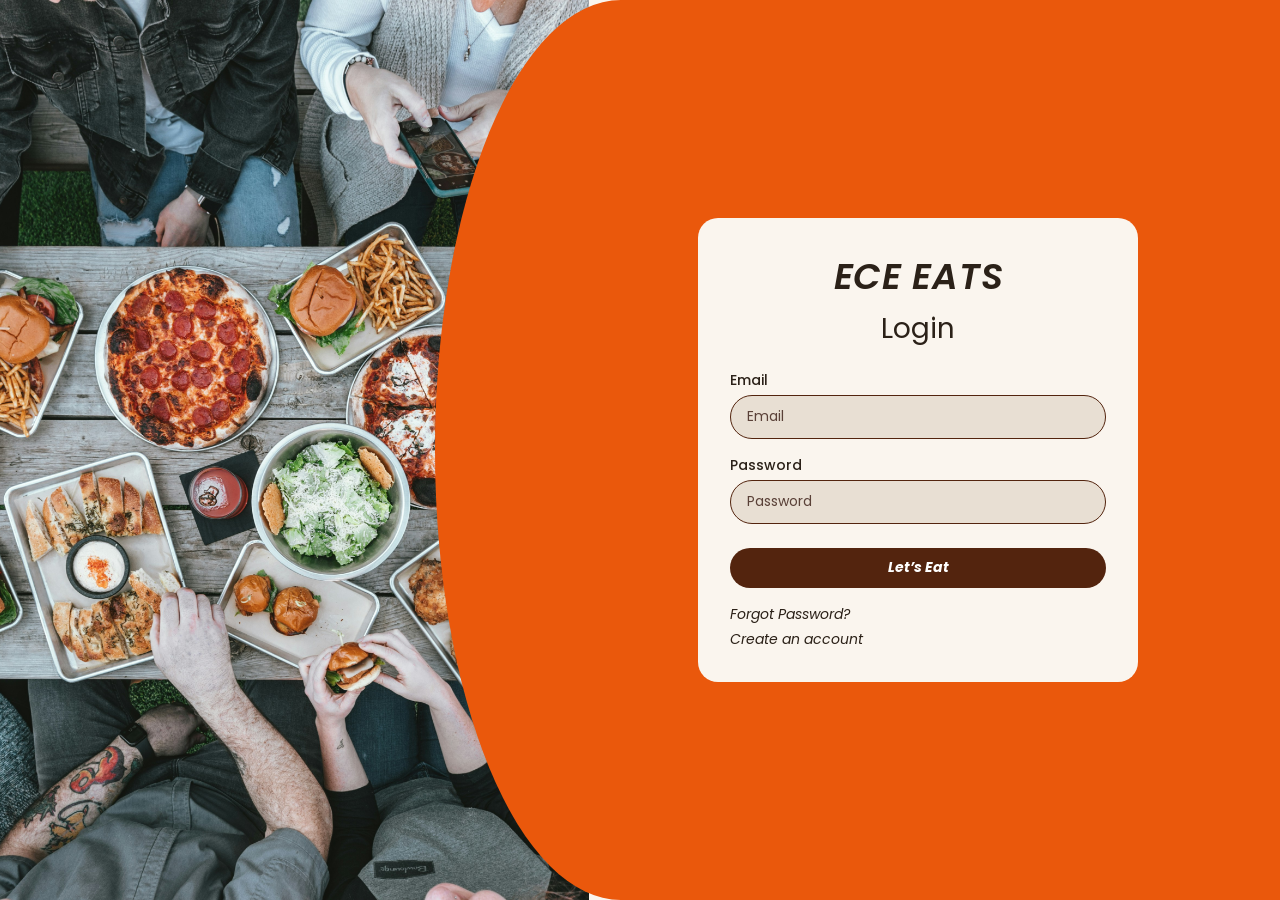
==== index.html @ 3a871897 "first step pages done" ====
<!DOCTYPE html>
<html lang="en">
<head>
  <meta charset="UTF-8">
  <meta name="viewport" content="width=device-width, initial-scale=1">
  <title>ECE Eats – Login</title>
  <link rel="stylesheet" href="css/style.css">
  <link rel="stylesheet" href="css/entry.css">
</head>
<body class="auth-page" data-page="login">

  <main class="auth">
    <div class="auth__photo" role="img" aria-label="Table full of dishes"></div>

    <section class="auth__panel">
      <div class="auth-card">
        <p class="auth-card__logo">ECE EATS</p>

        <form id="login-form" class="auth-form" novalidate>
          <h1 class="auth-card__title">Login</h1>

          <div class="field">
            <label for="login-email">Email</label>
            <input class="input" type="email" id="login-email" placeholder="Email" autocomplete="email">
            <p class="field__error" id="login-email-error"></p>
          </div>

          <div class="field">
            <label for="login-password">Password</label>
            <input class="input" type="password" id="login-password" placeholder="Password" autocomplete="current-password">
            <p class="field__error" id="login-password-error"></p>
          </div>

          <button type="submit" class="btn btn--primary btn--block auth-card__submit">Let’s Eat</button>

          <div class="auth-card__links">
            <a href="#" id="forgot-link">Forgot Password?</a>
            <a href="register.html">Create an account</a>
          </div>
        </form>
      </div>
    </section>
  </main>

  <script src="js/entry.js"></script>
</body>
</html>
---- css/style.css ----
/* ==========================================================
   ECE EATS - shared base stylesheet (owner: A)
   Only A edits this file. B and C ask A for changes.
   Colors checked against Figma (Selection colors).
   Still to verify: nav search pill, status pills, shadows, font sizes.
   ========================================================== */

@import url("https://fonts.googleapis.com/css2?family=Poppins:ital,wght@0,400;0,500;0,600;0,700;1,500;1,600&display=swap");

/* ---------- 1. Design tokens ---------- */
:root {
  /* Colors */
  --orange: #ea580c;          /* header, selected states, key accents */
  --orange-dark: #c2410c;     /* pills, small orange text */
  --brown: #53240e;           /* main buttons, active nav pill */
  --cream: #faf5ee;           /* page background */
  --peach: var(--orange-20);  /* card bodies (EA580C at 20%) */
  --sand: #e8dfd3;            /* borders, dividers, beige tracks */
  --white: #ffffff;
  --olive: #6b8e4e;           /* success, Ready, Open */
  --olive-light: #dcebc9;
  --text: #2b2118;
  --text-soft: #5a4138;       /* secondary text */
  --error: #c0392b;
  --star: #c2820c;            /* rating stars */

  /* Orange tints used in Figma (EA580C with opacity) */
  --orange-20: rgba(234, 88, 12, 0.20);
  --orange-44: rgba(234, 88, 12, 0.44);
  --orange-74: rgba(234, 88, 12, 0.74);

  /* Order statuses (same four names everywhere) */
  --st-confirmed-bg: #e8dfd3;  --st-confirmed-fg: #53240e;
  --st-cooking-bg:   #f8c9ab;  --st-cooking-fg:   #9a3412;
  --st-ready-bg:     #bfe19b;  --st-ready-fg:     #2f5d12;
  --st-collected-bg: #6b8e4e;  --st-collected-fg: #ffffff;

  /* Crowd level dots */
  --crowd-low: #6b8e4e;
  --crowd-medium: #ea580c;
  --crowd-high: #ec0105;

  /* Type */
  --font: "Poppins", "Segoe UI", Arial, sans-serif;
  --fs-xs: 0.75rem;     /* 12px */
  --fs-sm: 0.875rem;    /* 14px */
  --fs-md: 1rem;        /* 16px */
  --fs-lg: 1.25rem;     /* 20px */
  --fs-xl: 1.75rem;     /* 28px */
  --fs-2xl: 2.25rem;    /* 36px */

  /* Shape and spacing */
  --radius-sm: 8px;
  --radius: 12px;
  --radius-lg: 20px;
  --radius-pill: 999px;
  --space-1: 4px;  --space-2: 8px;  --space-3: 12px;
  --space-4: 16px; --space-5: 24px; --space-6: 32px; --space-7: 48px;
  --container: 1200px;
  --nav-height: 72px;
}

/* ---------- 2. Reset and base ---------- */
*, *::before, *::after { box-sizing: border-box; }
html { -webkit-text-size-adjust: 100%; }
body {
  margin: 0;
  font-family: var(--font);
  font-size: var(--fs-md);
  line-height: 1.5;
  color: var(--text);
  background: var(--cream);
}
img { max-width: 100%; display: block; }
a { color: inherit; text-decoration: none; }
h1, h2, h3, h4 { margin: 0; line-height: 1.2; font-weight: 600; }
p { margin: 0; }
ul { margin: 0; padding: 0; list-style: none; }
button, input, select, textarea { font: inherit; color: inherit; }
button { cursor: pointer; }

:focus-visible { outline: 3px solid var(--brown); outline-offset: 2px; }

.container { width: 100%; max-width: var(--container); margin: 0 auto; padding: 0 var(--space-5); }
.sr-only {
  position: absolute; width: 1px; height: 1px; overflow: hidden;
  clip: rect(0 0 0 0); white-space: nowrap;
}

/* ---------- 3. Navigation bar ----------
   <header class="navbar">
     <a class="navbar__logo" href="...">ECE EATS</a>
     <nav class="navbar__links" id="nav-links">
       <a class="nav-pill is-active" href="...">Home</a> ...
     </nav>
     <div class="navbar__actions">
       <label class="search-pill"> ... </label>
       <a class="icon-btn" href="..."> cart + <span class="badge">2</span> </a>
       <a class="icon-btn" href="..."> avatar </a>
       <button class="navbar__toggle" aria-label="Menu">...</button>
     </div>
   </header>
------------------------------------------------ */
.navbar {
  position: sticky; top: 0; z-index: 50;
  display: flex; align-items: center; justify-content: space-between;
  gap: var(--space-5);
  height: var(--nav-height);
  padding: 0 var(--space-6);
  background: var(--orange);
  color: var(--brown);
}
.navbar__logo { font-size: var(--fs-lg); font-weight: 700; letter-spacing: 0.02em; color: var(--brown); }
.navbar__links { display: flex; gap: var(--space-3); margin: 0 auto; }
.nav-pill {
  padding: 6px 18px; border-radius: var(--radius-pill);
  background: var(--orange-dark); color: var(--cream);
  font-size: var(--fs-sm); font-weight: 500;
  transition: background 0.15s;
}
.nav-pill:hover { background: #9a3412; }
.nav-pill.is-active { background: var(--brown); }
.navbar__actions { display: flex; align-items: center; gap: var(--space-4); }
.search-pill {
  display: flex; align-items: center; gap: var(--space-2);
  width: 180px; padding: 6px 14px;
  background: #f8c9ab; border-radius: var(--radius-pill);  /* check in Figma: maybe var(--orange-44) */
  font-size: var(--fs-sm);
}
.search-pill input { border: 0; background: transparent; width: 100%; outline: none; }
.icon-btn { position: relative; display: grid; place-items: center; width: 40px; height: 40px; border: 0; background: transparent; border-radius: 50%; color: var(--brown); }
.badge {
  position: absolute; top: -2px; right: -2px;
  min-width: 18px; height: 18px; padding: 0 4px;
  display: grid; place-items: center;
  background: var(--brown); color: var(--white);
  border-radius: var(--radius-pill); font-size: 11px; font-weight: 600;
}
.navbar__toggle { display: none; border: 0; background: transparent; width: 40px; height: 40px; color: var(--brown); }

/* ---------- 4. Footer ---------- */
.footer {
  margin-top: var(--space-7);
  padding: var(--space-6) 0 var(--space-5);
  border-top: 1px solid var(--sand);
  background: var(--cream);
  font-size: var(--fs-sm);
  color: var(--text);
}
.footer__grid { display: grid; grid-template-columns: repeat(3, 1fr); gap: var(--space-6); }
.footer h4 { font-size: var(--fs-md); margin-bottom: var(--space-2); }
.footer p, .footer li { color: var(--text-soft); font-size: var(--fs-sm); }
.footer__legal { margin-top: var(--space-5); padding-top: var(--space-4); border-top: 1px solid var(--sand); font-size: var(--fs-xs); color: var(--text-soft); }

/* ---------- 5. Buttons ---------- */
.btn {
  display: inline-flex; align-items: center; justify-content: center; gap: var(--space-2);
  min-height: 40px; padding: 8px 24px;
  border: 1.5px solid transparent; border-radius: var(--radius-pill);
  font-size: var(--fs-sm); font-weight: 600;
  transition: background 0.15s, color 0.15s, border-color 0.15s;
}
.btn--primary { background: var(--brown); color: var(--white); }
.btn--primary:hover { background: #351a0d; }
.btn--accent { background: var(--orange); color: var(--white); }
.btn--accent:hover { background: var(--orange-dark); }
.btn--outline { background: var(--white); color: var(--orange-dark); border-color: var(--orange); }
.btn--outline:hover { background: #fff1e8; }
.btn--block { width: 100%; }
.btn:disabled, .btn.is-disabled { background: var(--sand); color: var(--text-soft); cursor: not-allowed; }

/* ---------- 6. Cards, chips, pills ---------- */
.card {
  background: var(--white);
  border: 1px solid var(--sand);
  border-radius: var(--radius-lg);
  overflow: hidden;
}
.card--peach { background: var(--peach); border-color: transparent; }
.card__body { padding: var(--space-4); }

.chip {
  display: inline-block; padding: 3px 14px;
  border-radius: var(--radius-pill);
  background: var(--orange-dark); color: var(--white);
  font-size: var(--fs-xs); font-weight: 500;
}
.chip--light { background: var(--white); color: var(--text); border: 1px solid var(--sand); }
.filter-pill {
  padding: 6px 22px; border: 0; border-radius: var(--radius-pill);
  background: var(--orange-dark); color: var(--white);
  font-size: var(--fs-sm); font-weight: 500;
}
.filter-pill.is-active { background: var(--brown); }

/* Order status pills: Confirmed, Cooking, Ready, Collected */
.status {
  display: inline-block; padding: 4px 16px; border-radius: var(--radius-pill);
  font-size: var(--fs-xs); font-weight: 600;
}
.status--confirmed { background: var(--st-confirmed-bg); color: var(--st-confirmed-fg); }
.status--cooking   { background: var(--st-cooking-bg);   color: var(--st-cooking-fg); }
.status--ready     { background: var(--st-ready-bg);     color: var(--st-ready-fg); }
.status--collected { background: var(--st-collected-bg); color: var(--st-collected-fg); }

/* Crowd level: <span class="crowd crowd--low">Low</span> */
.crowd { display: inline-flex; align-items: center; gap: 6px; font-size: var(--fs-xs); font-weight: 500; }
.crowd::after { content: ""; width: 8px; height: 8px; border-radius: 50%; background: var(--crowd-low); }
.crowd--medium::after { background: var(--crowd-medium); }
.crowd--high::after { background: var(--crowd-high); }

/* ---------- 7. Forms ---------- */
.field { display: grid; gap: var(--space-1); margin-bottom: var(--space-4); }
.field label { font-size: var(--fs-sm); font-weight: 500; }
.input {
  width: 100%; min-height: 44px; padding: 10px 16px;
  background: var(--white); border: 1.5px solid var(--sand); border-radius: var(--radius-pill);
  font-size: var(--fs-sm);
}
.input::placeholder { color: var(--text-soft); }
.input:focus { outline: none; border-color: var(--orange); }
.field.has-error .input { border-color: var(--error); }
.field__error { display: none; color: var(--error); font-size: var(--fs-xs); }
.field.has-error .field__error { display: block; }

/* ---------- 8. Pop-ups (overlay + dialog) ---------- */
.overlay {
  position: fixed; inset: 0; z-index: 100;
  display: none; align-items: center; justify-content: center;
  padding: var(--space-4);
  background: rgba(0, 0, 0, 0.5);
}
.overlay.is-open { display: flex; }
.dialog { position: relative; width: 100%; max-width: 440px; padding: var(--space-6); background: var(--cream); border-radius: var(--radius-lg); }
.dialog__close { position: absolute; top: 12px; right: 12px; border: 0; background: transparent; font-size: 1.25rem; }

/* ---------- 9. Utilities ---------- */
.text-soft { color: var(--text-soft); }
.hidden { display: none !important; }
.stack > * + * { margin-top: var(--space-4); }

/* ==========================================================
   RESPONSIVE (desktop-first: the mockups are 1440px wide)
   Tablet <= 1024px, large phone <= 768px, phone <= 480px
   ========================================================== */
@media (max-width: 1024px) {
  .navbar { padding: 0 var(--space-5); }
  .search-pill { width: 140px; }
  .footer__grid { gap: var(--space-5); }
}

@media (max-width: 768px) {
  /* Nav bar becomes a hamburger menu */
  .navbar { padding: 0 var(--space-4); }
  .navbar__toggle { display: grid; place-items: center; }
  .navbar__links {
    position: absolute; top: var(--nav-height); left: 0; right: 0;
    display: none; flex-direction: column; gap: var(--space-2);
    padding: var(--space-4); margin: 0;
    background: var(--orange);
  }
  .navbar__links.is-open { display: flex; }
  .nav-pill { text-align: center; padding: 10px 18px; }
  .search-pill { display: none; }
  .footer__grid { grid-template-columns: 1fr; }
  .container { padding: 0 var(--space-4); }
}

@media (max-width: 480px) {
  :root { --fs-xl: 1.5rem; --fs-2xl: 1.75rem; }
  .btn { width: 100%; }
}

@media (prefers-reduced-motion: reduce) {
  * { transition: none !important; animation: none !important; }
}

/* ---------- User dropdown (nav) ---------- */
.user-wrap { position: relative; }
.user-menu {
  position: absolute; top: 48px; right: 0; z-index: 60; display: none;
  min-width: 170px; padding: var(--space-3);
  background: var(--white); border: 1px solid var(--sand); border-radius: var(--radius);
  box-shadow: 0 8px 24px rgba(83, 36, 14, 0.15);
}
.user-menu.is-open { display: block; }
.user-menu__name { font-size: var(--fs-sm); font-weight: 600; margin-bottom: var(--space-2); }
.user-menu button { width: 100%; padding: 8px; border: 0; border-radius: var(--radius-sm); background: var(--sand); font-size: var(--fs-sm); }
.user-menu button:hover { background: var(--orange-20); }
---- css/entry.css ----
/* ==========================================================
   ENTRY pages (owner: A): login, register, staff login,
   home, cafeterias
   ========================================================== */

/* ---------- Auth pages (student login, register, staff login) ---------- */
.auth-page { background: var(--cream); }

.auth {
  display: flex;
  min-height: 100vh;
  overflow: hidden;
}

.auth__photo {
  flex: 0 0 46%;
  background:
    url("../images/Share_food.jpg") center / cover no-repeat,
    var(--sand);
}

/* Orange panel with the big curved left edge (check the radius in Figma) */
.auth__panel {
  flex: 1;
  display: grid;
  place-items: center;
  margin-left: -12%;
  padding: var(--space-6) var(--space-6) var(--space-6) 12%;
  background: var(--orange);
  border-radius: 22% 0 0 22% / 50% 0 0 50%;
}

.auth-card {
  width: 100%;
  max-width: 440px;               /* check card width in Figma */
  padding: var(--space-6);
  background: var(--cream);
  border-radius: var(--radius-lg);
}

.auth-card__logo {
  text-align: center;
  font-size: var(--fs-2xl);
  font-style: italic;
  font-weight: 600;
  letter-spacing: 0.02em;
  color: var(--text);
}

.auth-card__title {
  margin: var(--space-2) 0 var(--space-5);
  text-align: center;
  font-size: var(--fs-xl);
  font-weight: 400;
}

/* Inputs in the mockup: beige fill, dark outline */
.auth-card .input {
  background: var(--sand);
  border: 1px solid var(--brown);
}
.auth-card .input:focus { border-color: var(--orange); background: var(--white); }

.auth-card__submit {
  margin-top: var(--space-2);
  font-style: italic;
  font-weight: 700;
}

.auth-card__links {
  display: flex;
  flex-direction: column;
  gap: var(--space-1);
  margin-top: var(--space-4);
  font-size: var(--fs-sm);
  font-style: italic;
}
.auth-card__links a:hover,
.auth-card__staff a:hover { color: var(--orange-dark); text-decoration: underline; }

.auth-card__staff {
  margin-top: var(--space-3);
  font-size: var(--fs-sm);
  color: var(--text-soft);
}
.auth-card__staff a { color: var(--orange-dark); font-weight: 500; }

/* ---------- Tablet ---------- */
@media (max-width: 1024px) {
  .auth__photo { flex-basis: 38%; }
  .auth__panel { margin-left: -10%; padding-left: 10%; }
}

/* ---------- Mobile: photo becomes a banner, panel is full width ---------- */
@media (max-width: 768px) {
  .auth { flex-direction: column; }
  .auth__photo { flex: 0 0 180px; }
  .auth__panel {
    margin-left: 0;
    margin-top: -24px;
    padding: var(--space-5) var(--space-4) var(--space-6);
    border-radius: 24px 24px 0 0;
    align-items: start;
  }
  .auth-card { padding: var(--space-5) var(--space-4); }
  .auth-card__logo { font-size: var(--fs-xl); }
}

/* ---------- Staff login extras ---------- */
.auth__photo--staff {
  background:
    url("../images/staff-bg.jpg") center / cover no-repeat,
    var(--sand);
}
.auth-card__subtitle { margin-top: var(--space-2); text-align: center; font-size: var(--fs-md); font-weight: 500; }
.auth-card__note { margin: var(--space-3) 0 var(--space-5); text-align: center; font-size: var(--fs-sm); color: var(--text-soft); }

/* ==========================================================
   HOME + CAFETERIAS (shared card styles)
   ========================================================== */
.home, .cafes { padding-top: var(--space-6); }
.welcome h1 { font-size: var(--fs-xl); font-weight: 600; }
.welcome p { margin-top: var(--space-1); font-size: var(--fs-lg); font-weight: 500; }

/* Current order + tracker */
.order-card { margin-top: var(--space-5); padding: var(--space-5); border-radius: var(--radius); }
.order-card__head { display: flex; flex-wrap: wrap; gap: var(--space-3); align-items: baseline; }
.order-card__head h2 { font-size: var(--fs-md); }
.order-card__cafe { margin-top: var(--space-3); font-size: var(--fs-md); font-weight: 500; }
.order-card__items { font-size: var(--fs-sm); }
.tracker {
  position: relative; display: grid; grid-template-columns: repeat(4, 1fr);
  margin: var(--space-4) 0 0; padding: var(--space-4) var(--space-4) var(--space-3);
  background: var(--sand); border-radius: var(--radius); list-style: none;
  font-size: var(--fs-xs); text-align: center; color: var(--olive); font-weight: 500;
}
.tracker li { position: relative; z-index: 1; display: grid; gap: var(--space-2); justify-items: center; }
.tracker__dot { width: 14px; height: 14px; border-radius: 50%; background: var(--white); border: 2px solid var(--orange-74); }
.tracker li.is-done .tracker__dot { background: var(--orange-dark); border-color: var(--orange-dark); }
.tracker li.is-current { color: var(--text); font-weight: 700; }
.tracker li.is-current .tracker__dot { background: var(--orange-dark); border-color: var(--orange-dark); box-shadow: 0 0 0 4px var(--orange-44); }
.tracker::before { content: ""; position: absolute; left: 12.5%; right: 12.5%; top: 23px; height: 6px; border-radius: 3px; background: var(--orange-44); }

/* Sections */
.filter-row { display: flex; flex-wrap: wrap; gap: var(--space-3); margin: var(--space-5) 0; }
.block { margin-top: var(--space-5); padding: var(--space-5); background: var(--white); border-radius: var(--radius-lg); }
.block__head { display: flex; justify-content: space-between; align-items: baseline; }
.block__title { margin-bottom: var(--space-4); font-size: var(--fs-lg); }
.link { font-size: var(--fs-sm); font-weight: 600; text-decoration: underline; }
.grid-3 { display: grid; grid-template-columns: repeat(3, 1fr); gap: var(--space-5); }

/* Meal cards */
.meal-card { display: flex; flex-direction: column; background: var(--peach); border-radius: var(--radius); overflow: hidden; }
.meal-card__photo { aspect-ratio: 16 / 10; background: var(--sand) center / cover no-repeat; }
.meal-card__body { display: flex; flex-direction: column; gap: var(--space-2); padding: var(--space-3) var(--space-4) var(--space-4); }
.meal-card__name { font-size: var(--fs-sm); font-weight: 600; }
.meal-card__foot { display: flex; justify-content: space-between; align-items: center; margin-top: auto; }
.price { font-size: var(--fs-lg); font-weight: 700; }
.add-btn { width: 28px; height: 28px; display: grid; place-items: center; border: 0; border-radius: 50%; background: var(--brown); color: var(--white); font-size: 1.1rem; line-height: 1; }

/* Cafeteria cards */
.cafe-card { display: flex; flex-direction: column; background: var(--peach); border-radius: var(--radius); overflow: hidden; }
.cafe-card__photo { position: relative; aspect-ratio: 16 / 9; background: var(--sand) center / cover no-repeat; }
.cafe-card__badges { position: absolute; inset: var(--space-3) var(--space-3) auto; display: flex; gap: var(--space-2); }
.cafe-card__wait { position: absolute; right: var(--space-3); bottom: var(--space-3); }
.badge-pill { padding: 2px 10px; border-radius: var(--radius-pill); background: var(--white); font-size: var(--fs-xs); font-weight: 500; }
.cafe-card__body { display: flex; flex-direction: column; gap: var(--space-2); flex: 1; padding: var(--space-3) var(--space-4) var(--space-4); }
.cafe-card__head { display: flex; justify-content: space-between; align-items: baseline; gap: var(--space-2); }
.cafe-card__head h3 { font-size: var(--fs-md); }
.rating { font-size: var(--fs-xs); font-weight: 600; white-space: nowrap; }
.rating::first-letter { color: var(--star); }
.rating small { font-weight: 400; color: var(--text-soft); }
.cafe-card__desc { font-size: var(--fs-sm); }
.chips { display: flex; flex-wrap: wrap; gap: var(--space-2); }
.cafe-card__foot { display: flex; justify-content: space-between; align-items: end; gap: var(--space-3); margin-top: auto; padding-top: var(--space-2); }
.cafe-card__foot small { display: block; font-size: var(--fs-xs); font-weight: 600; }

/* ---------- Tablet ---------- */
@media (max-width: 1024px) {
  .grid-3 { grid-template-columns: repeat(2, 1fr); }
}
/* ---------- Mobile ---------- */
@media (max-width: 768px) {
  .grid-3 { grid-template-columns: 1fr; }
  .block { padding: var(--space-4); }
  .tracker { padding-inline: var(--space-2); font-size: 11px; }
}

/* ---------- Cafeterias page ---------- */
.breadcrumb { font-size: var(--fs-xs); color: var(--text-soft); }
.breadcrumb a { color: var(--orange-dark); text-decoration: underline; }
.cafes__title { margin-top: var(--space-4); font-size: var(--fs-xl); font-weight: 500; }
.cafes__intro { margin-top: var(--space-2); font-size: var(--fs-sm); }

.cafes__filters {
  display: flex; flex-wrap: wrap; align-items: center; gap: var(--space-4);
  margin: var(--space-5) 0;
}
.campus-filters { display: flex; flex-wrap: wrap; gap: var(--space-3); }
.search-bar {
  display: flex; align-items: center; gap: var(--space-2);
  flex: 1; min-width: 220px; max-width: 360px; margin-left: auto;
  padding: 7px 16px; background: var(--sand); border-radius: var(--radius-pill);
}
.search-bar input { flex: 1; border: 0; outline: none; background: transparent; font-size: var(--fs-sm); }
.search-bar:focus-within { box-shadow: 0 0 0 2px var(--orange); }
.cafes__empty { padding: var(--space-6) 0; text-align: center; color: var(--text-soft); }

/* Closed cafeteria */
.cafe-card.is-closed .cafe-card__photo { filter: grayscale(1); }
.cafe-card.is-closed .btn { background: var(--sand); color: var(--text-soft); pointer-events: none; }

@media (max-width: 768px) {
  .search-bar { max-width: none; margin-left: 0; flex-basis: 100%; }
  .campus-filters { overflow-x: auto; flex-wrap: nowrap; padding-bottom: var(--space-1); }
  .campus-filters .filter-pill { white-space: nowrap; }
}
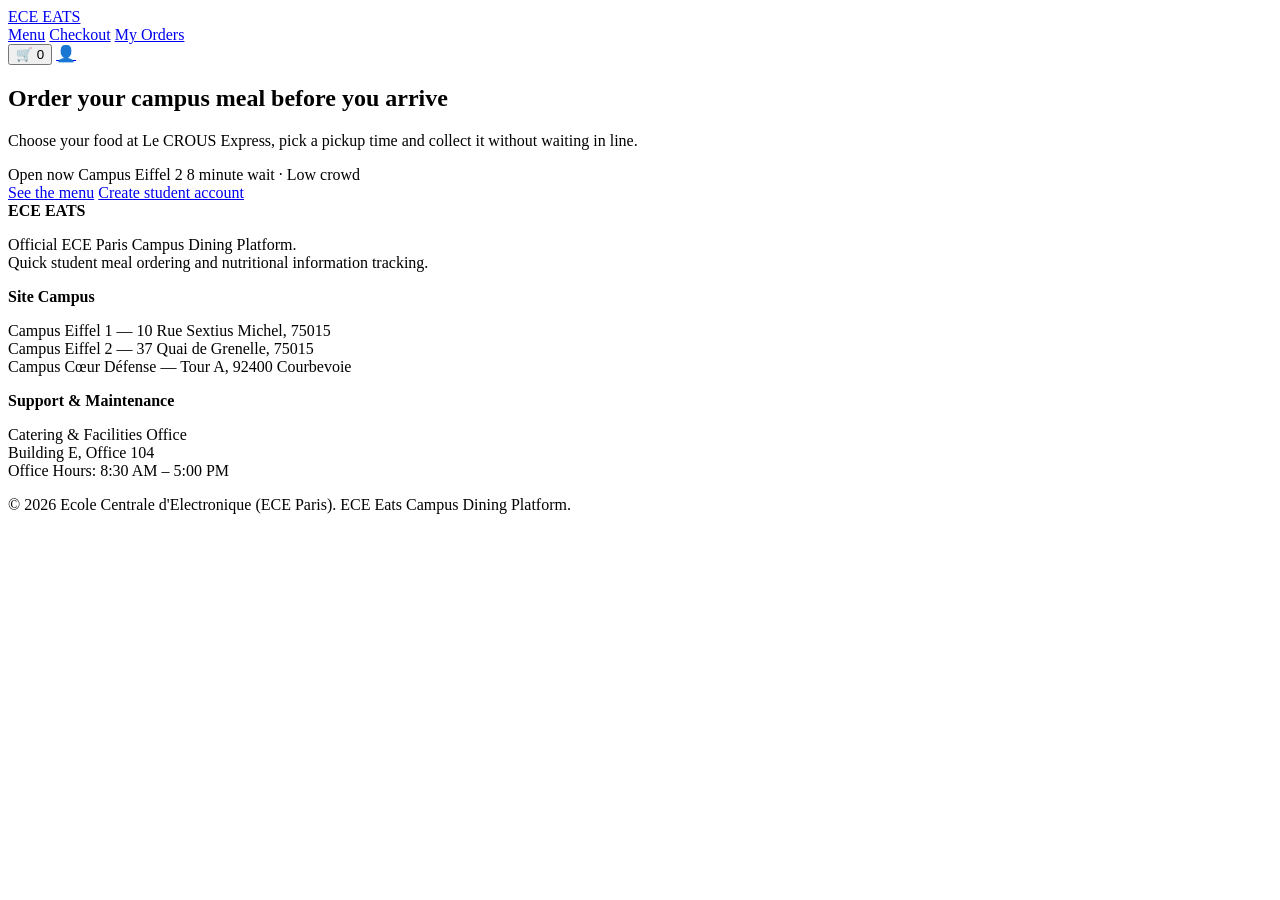
==== commit b5785686: "Implementing student-flow for the 7th time :(" ====
--- a/index.html
+++ b/index.html
@@ -2,46 +2,47 @@
 <html lang="en">
 <head>
   <meta charset="UTF-8">
-  <meta name="viewport" content="width=device-width, initial-scale=1">
-  <title>ECE Eats – Login</title>
-  <link rel="stylesheet" href="css/style.css">
-  <link rel="stylesheet" href="css/entry.css">
+  <meta name="viewport" content="width=device-width, initial-scale=1.0">
+  <meta name="description" content="ECE Eats campus food pre-ordering">
+  <title>ECE Eats | Welcome</title>
+  <link rel="stylesheet" href="css/student.css">
+  <script src="js/student.js" defer></script>
 </head>
-<body class="auth-page" data-page="login">
+<body>
+  <header class="topbar">
+    <a class="brand" href="index.html">ECE EATS</a>
+    <nav class="main-nav" aria-label="Student navigation">
+      <a class="nav-link" href="menu.html">Menu</a>
+      <a class="nav-link" href="checkout.html">Checkout</a>
+      <a class="nav-link" href="myorders.html">My Orders</a>
+    </nav>
+    <div class="header-actions">
+      <button type="button" class="icon-button"id="trayShortcut" aria-label="Go to your tray">🛒 <span id="headerCartCount">0</span></button>
+      <a class="icon-button" href="register.html" aria-label="Student profile">👤</a>
+    </div>
+  </header>
 
-  <main class="auth">
-    <div class="auth__photo" role="img" aria-label="Table full of dishes"></div>
-
-    <section class="auth__panel">
-      <div class="auth-card">
-        <p class="auth-card__logo">ECE EATS</p>
-
-        <form id="login-form" class="auth-form" novalidate>
-          <h1 class="auth-card__title">Login</h1>
-
-          <div class="field">
-            <label for="login-email">Email</label>
-            <input class="input" type="email" id="login-email" placeholder="Email" autocomplete="email">
-            <p class="field__error" id="login-email-error"></p>
-          </div>
-
-          <div class="field">
-            <label for="login-password">Password</label>
-            <input class="input" type="password" id="login-password" placeholder="Password" autocomplete="current-password">
-            <p class="field__error" id="login-password-error"></p>
-          </div>
-
-          <button type="submit" class="btn btn--primary btn--block auth-card__submit">Let’s Eat</button>
-
-          <div class="auth-card__links">
-            <a href="#" id="forgot-link">Forgot Password?</a>
-            <a href="register.html">Create an account</a>
-          </div>
-        </form>
+  <main class="container">
+    <section class="narrow view">
+      <h1>Order your campus meal before you arrive</h1>
+      <p class="description">Choose your food at Le CROUS Express, pick a pickup time and collect it without waiting in line.</p>
+      <div class="cafeteria-badges">
+        <span class="pill peach">Open now</span>
+        <span class="pill peach">Campus Eiffel 2</span>
+        <span class="pill green">8 minute wait · Low crowd</span>
+      </div>
+      <div class="cafeteria-badges">
+        <a class="btn btn-dark" href="menu.html">See the menu</a>
+        <a class="btn btn-orange" href="register.html">Create student account</a>
       </div>
     </section>
   </main>
 
-  <script src="js/entry.js"></script>
+  <footer class="site-footer">
+    <div><strong>ECE EATS</strong><p>Official ECE Paris Campus Dining Platform.<br>Quick student meal ordering and nutritional information tracking.</p></div>
+    <div><strong>Site Campus</strong><p>Campus Eiffel 1 — 10 Rue Sextius Michel, 75015<br>Campus Eiffel 2 — 37 Quai de Grenelle, 75015<br>Campus Cœur Défense — Tour A, 92400 Courbevoie</p></div>
+    <div><strong>Support &amp; Maintenance</strong><p>Catering &amp; Facilities Office<br>Building E, Office 104<br>Office Hours: 8:30 AM – 5:00 PM</p></div>
+  </footer>
+  <div class="copyright">© 2026 Ecole Centrale d'Electronique (ECE Paris). ECE Eats Campus Dining Platform.</div>
 </body>
-</html>+</html>
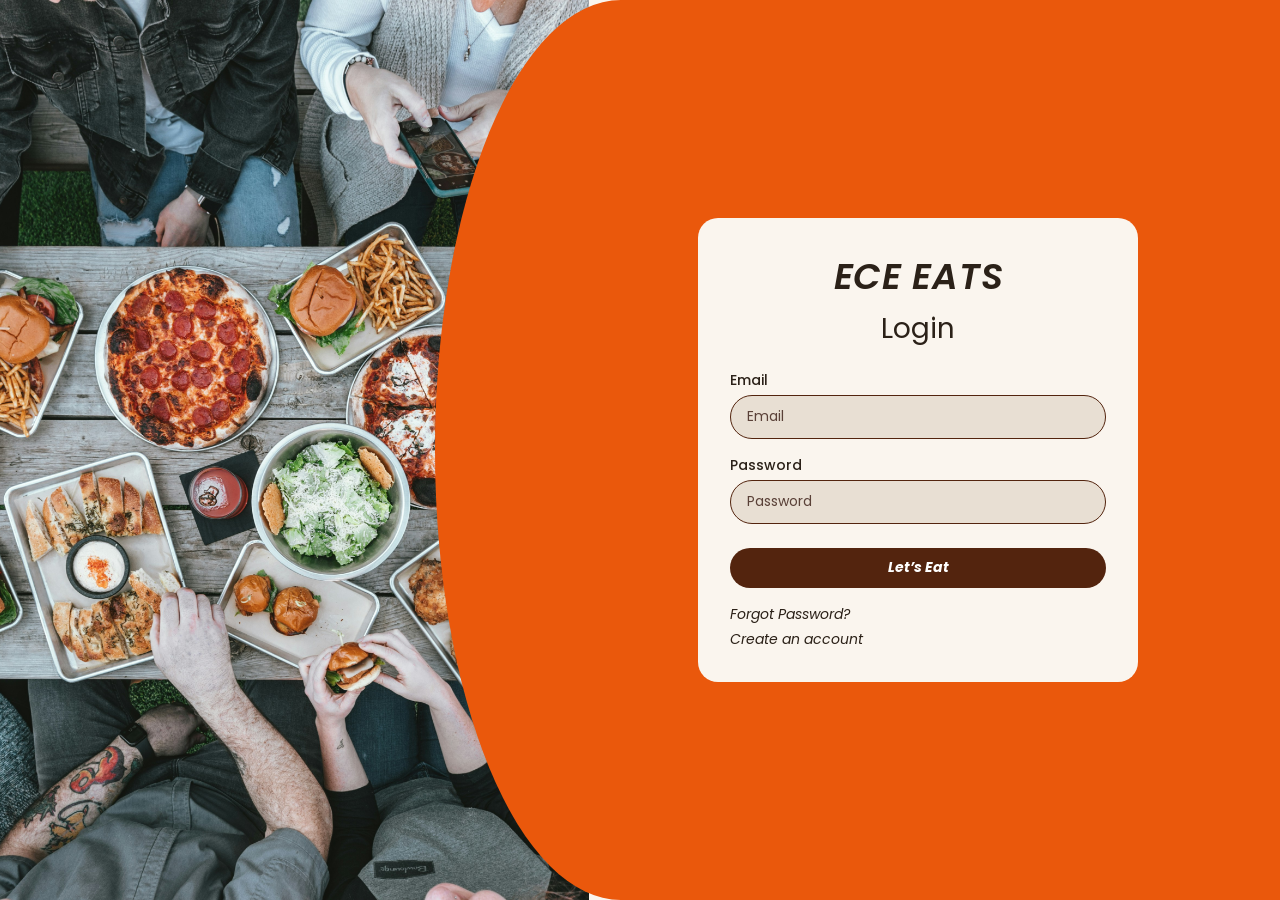
==== commit 3d41937d: "Merge branch 'develop' into student-flow" ====
--- a/index.html
+++ b/index.html
@@ -2,47 +2,46 @@
 <html lang="en">
 <head>
   <meta charset="UTF-8">
-  <meta name="viewport" content="width=device-width, initial-scale=1.0">
-  <meta name="description" content="ECE Eats campus food pre-ordering">
-  <title>ECE Eats | Welcome</title>
-  <link rel="stylesheet" href="css/student.css">
-  <script src="js/student.js" defer></script>
+  <meta name="viewport" content="width=device-width, initial-scale=1">
+  <title>ECE Eats – Login</title>
+  <link rel="stylesheet" href="css/style.css">
+  <link rel="stylesheet" href="css/entry.css">
 </head>
-<body>
-  <header class="topbar">
-    <a class="brand" href="index.html">ECE EATS</a>
-    <nav class="main-nav" aria-label="Student navigation">
-      <a class="nav-link" href="menu.html">Menu</a>
-      <a class="nav-link" href="checkout.html">Checkout</a>
-      <a class="nav-link" href="myorders.html">My Orders</a>
-    </nav>
-    <div class="header-actions">
-      <button type="button" class="icon-button"id="trayShortcut" aria-label="Go to your tray">🛒 <span id="headerCartCount">0</span></button>
-      <a class="icon-button" href="register.html" aria-label="Student profile">👤</a>
-    </div>
-  </header>
+<body class="auth-page" data-page="login">
 
-  <main class="container">
-    <section class="narrow view">
-      <h1>Order your campus meal before you arrive</h1>
-      <p class="description">Choose your food at Le CROUS Express, pick a pickup time and collect it without waiting in line.</p>
-      <div class="cafeteria-badges">
-        <span class="pill peach">Open now</span>
-        <span class="pill peach">Campus Eiffel 2</span>
-        <span class="pill green">8 minute wait · Low crowd</span>
-      </div>
-      <div class="cafeteria-badges">
-        <a class="btn btn-dark" href="menu.html">See the menu</a>
-        <a class="btn btn-orange" href="register.html">Create student account</a>
+  <main class="auth">
+    <div class="auth__photo" role="img" aria-label="Table full of dishes"></div>
+
+    <section class="auth__panel">
+      <div class="auth-card">
+        <p class="auth-card__logo">ECE EATS</p>
+
+        <form id="login-form" class="auth-form" novalidate>
+          <h1 class="auth-card__title">Login</h1>
+
+          <div class="field">
+            <label for="login-email">Email</label>
+            <input class="input" type="email" id="login-email" placeholder="Email" autocomplete="email">
+            <p class="field__error" id="login-email-error"></p>
+          </div>
+
+          <div class="field">
+            <label for="login-password">Password</label>
+            <input class="input" type="password" id="login-password" placeholder="Password" autocomplete="current-password">
+            <p class="field__error" id="login-password-error"></p>
+          </div>
+
+          <button type="submit" class="btn btn--primary btn--block auth-card__submit">Let’s Eat</button>
+
+          <div class="auth-card__links">
+            <a href="#" id="forgot-link">Forgot Password?</a>
+            <a href="register.html">Create an account</a>
+          </div>
+        </form>
       </div>
     </section>
   </main>
 
-  <footer class="site-footer">
-    <div><strong>ECE EATS</strong><p>Official ECE Paris Campus Dining Platform.<br>Quick student meal ordering and nutritional information tracking.</p></div>
-    <div><strong>Site Campus</strong><p>Campus Eiffel 1 — 10 Rue Sextius Michel, 75015<br>Campus Eiffel 2 — 37 Quai de Grenelle, 75015<br>Campus Cœur Défense — Tour A, 92400 Courbevoie</p></div>
-    <div><strong>Support &amp; Maintenance</strong><p>Catering &amp; Facilities Office<br>Building E, Office 104<br>Office Hours: 8:30 AM – 5:00 PM</p></div>
-  </footer>
-  <div class="copyright">© 2026 Ecole Centrale d'Electronique (ECE Paris). ECE Eats Campus Dining Platform.</div>
+  <script src="js/entry.js"></script>
 </body>
 </html>
--- a/css/style.css
+++ b/css/style.css
@@ -0,0 +1,289 @@
+/* ==========================================================
+   ECE EATS - shared base stylesheet (owner: A)
+   Only A edits this file. B and C ask A for changes.
+   Colors checked against Figma (Selection colors).
+   Still to verify: nav search pill, status pills, shadows, font sizes.
+   ========================================================== */
+
+@import url("https://fonts.googleapis.com/css2?family=Poppins:ital,wght@0,400;0,500;0,600;0,700;1,500;1,600&display=swap");
+
+/* ---------- 1. Design tokens ---------- */
+:root {
+  /* Colors */
+  --orange: #ea580c;          /* header, selected states, key accents */
+  --orange-dark: #c2410c;     /* pills, small orange text */
+  --brown: #53240e;           /* main buttons, active nav pill */
+  --cream: #faf5ee;           /* page background */
+  --peach: var(--orange-20);  /* card bodies (EA580C at 20%) */
+  --sand: #e8dfd3;            /* borders, dividers, beige tracks */
+  --white: #ffffff;
+  --olive: #6b8e4e;           /* success, Ready, Open */
+  --olive-light: #dcebc9;
+  --text: #2b2118;
+  --text-soft: #5a4138;       /* secondary text */
+  --error: #c0392b;
+  --star: #c2820c;            /* rating stars */
+
+  /* Orange tints used in Figma (EA580C with opacity) */
+  --orange-20: rgba(234, 88, 12, 0.20);
+  --orange-44: rgba(234, 88, 12, 0.44);
+  --orange-74: rgba(234, 88, 12, 0.74);
+
+  /* Order statuses (same four names everywhere) */
+  --st-confirmed-bg: #e8dfd3;  --st-confirmed-fg: #53240e;
+  --st-cooking-bg:   #f8c9ab;  --st-cooking-fg:   #9a3412;
+  --st-ready-bg:     #bfe19b;  --st-ready-fg:     #2f5d12;
+  --st-collected-bg: #6b8e4e;  --st-collected-fg: #ffffff;
+
+  /* Crowd level dots */
+  --crowd-low: #6b8e4e;
+  --crowd-medium: #ea580c;
+  --crowd-high: #ec0105;
+
+  /* Type */
+  --font: "Poppins", "Segoe UI", Arial, sans-serif;
+  --fs-xs: 0.75rem;     /* 12px */
+  --fs-sm: 0.875rem;    /* 14px */
+  --fs-md: 1rem;        /* 16px */
+  --fs-lg: 1.25rem;     /* 20px */
+  --fs-xl: 1.75rem;     /* 28px */
+  --fs-2xl: 2.25rem;    /* 36px */
+
+  /* Shape and spacing */
+  --radius-sm: 8px;
+  --radius: 12px;
+  --radius-lg: 20px;
+  --radius-pill: 999px;
+  --space-1: 4px;  --space-2: 8px;  --space-3: 12px;
+  --space-4: 16px; --space-5: 24px; --space-6: 32px; --space-7: 48px;
+  --container: 1200px;
+  --nav-height: 72px;
+}
+
+/* ---------- 2. Reset and base ---------- */
+*, *::before, *::after { box-sizing: border-box; }
+html { -webkit-text-size-adjust: 100%; }
+body {
+  margin: 0;
+  font-family: var(--font);
+  font-size: var(--fs-md);
+  line-height: 1.5;
+  color: var(--text);
+  background: var(--cream);
+}
+img { max-width: 100%; display: block; }
+a { color: inherit; text-decoration: none; }
+h1, h2, h3, h4 { margin: 0; line-height: 1.2; font-weight: 600; }
+p { margin: 0; }
+ul { margin: 0; padding: 0; list-style: none; }
+button, input, select, textarea { font: inherit; color: inherit; }
+button { cursor: pointer; }
+
+:focus-visible { outline: 3px solid var(--brown); outline-offset: 2px; }
+
+.container { width: 100%; max-width: var(--container); margin: 0 auto; padding: 0 var(--space-5); }
+.sr-only {
+  position: absolute; width: 1px; height: 1px; overflow: hidden;
+  clip: rect(0 0 0 0); white-space: nowrap;
+}
+
+/* ---------- 3. Navigation bar ----------
+   <header class="navbar">
+     <a class="navbar__logo" href="...">ECE EATS</a>
+     <nav class="navbar__links" id="nav-links">
+       <a class="nav-pill is-active" href="...">Home</a> ...
+     </nav>
+     <div class="navbar__actions">
+       <label class="search-pill"> ... </label>
+       <a class="icon-btn" href="..."> cart + <span class="badge">2</span> </a>
+       <a class="icon-btn" href="..."> avatar </a>
+       <button class="navbar__toggle" aria-label="Menu">...</button>
+     </div>
+   </header>
+------------------------------------------------ */
+.navbar {
+  position: sticky; top: 0; z-index: 50;
+  display: flex; align-items: center; justify-content: space-between;
+  gap: var(--space-5);
+  height: var(--nav-height);
+  padding: 0 var(--space-6);
+  background: var(--orange);
+  color: var(--brown);
+}
+.navbar__logo { font-size: var(--fs-lg); font-weight: 700; letter-spacing: 0.02em; color: var(--brown); }
+.navbar__links { display: flex; gap: var(--space-3); margin: 0 auto; }
+.nav-pill {
+  padding: 6px 18px; border-radius: var(--radius-pill);
+  background: var(--orange-dark); color: var(--cream);
+  font-size: var(--fs-sm); font-weight: 500;
+  transition: background 0.15s;
+}
+.nav-pill:hover { background: #9a3412; }
+.nav-pill.is-active { background: var(--brown); }
+.navbar__actions { display: flex; align-items: center; gap: var(--space-4); }
+.search-pill {
+  display: flex; align-items: center; gap: var(--space-2);
+  width: 180px; padding: 6px 14px;
+  background: #f8c9ab; border-radius: var(--radius-pill);  /* check in Figma: maybe var(--orange-44) */
+  font-size: var(--fs-sm);
+}
+.search-pill input { border: 0; background: transparent; width: 100%; outline: none; }
+.icon-btn { position: relative; display: grid; place-items: center; width: 40px; height: 40px; border: 0; background: transparent; border-radius: 50%; color: var(--brown); }
+.badge {
+  position: absolute; top: -2px; right: -2px;
+  min-width: 18px; height: 18px; padding: 0 4px;
+  display: grid; place-items: center;
+  background: var(--brown); color: var(--white);
+  border-radius: var(--radius-pill); font-size: 11px; font-weight: 600;
+}
+.navbar__toggle { display: none; border: 0; background: transparent; width: 40px; height: 40px; color: var(--brown); }
+
+/* ---------- 4. Footer ---------- */
+.footer {
+  margin-top: var(--space-7);
+  padding: var(--space-6) 0 var(--space-5);
+  border-top: 1px solid var(--sand);
+  background: var(--cream);
+  font-size: var(--fs-sm);
+  color: var(--text);
+}
+.footer__grid { display: grid; grid-template-columns: repeat(3, 1fr); gap: var(--space-6); }
+.footer h4 { font-size: var(--fs-md); margin-bottom: var(--space-2); }
+.footer p, .footer li { color: var(--text-soft); font-size: var(--fs-sm); }
+.footer__legal { margin-top: var(--space-5); padding-top: var(--space-4); border-top: 1px solid var(--sand); font-size: var(--fs-xs); color: var(--text-soft); }
+
+/* ---------- 5. Buttons ---------- */
+.btn {
+  display: inline-flex; align-items: center; justify-content: center; gap: var(--space-2);
+  min-height: 40px; padding: 8px 24px;
+  border: 1.5px solid transparent; border-radius: var(--radius-pill);
+  font-size: var(--fs-sm); font-weight: 600;
+  transition: background 0.15s, color 0.15s, border-color 0.15s;
+}
+.btn--primary { background: var(--brown); color: var(--white); }
+.btn--primary:hover { background: #351a0d; }
+.btn--accent { background: var(--orange); color: var(--white); }
+.btn--accent:hover { background: var(--orange-dark); }
+.btn--outline { background: var(--white); color: var(--orange-dark); border-color: var(--orange); }
+.btn--outline:hover { background: #fff1e8; }
+.btn--block { width: 100%; }
+.btn:disabled, .btn.is-disabled { background: var(--sand); color: var(--text-soft); cursor: not-allowed; }
+
+/* ---------- 6. Cards, chips, pills ---------- */
+.card {
+  background: var(--white);
+  border: 1px solid var(--sand);
+  border-radius: var(--radius-lg);
+  overflow: hidden;
+}
+.card--peach { background: var(--peach); border-color: transparent; }
+.card__body { padding: var(--space-4); }
+
+.chip {
+  display: inline-block; padding: 3px 14px;
+  border-radius: var(--radius-pill);
+  background: var(--orange-dark); color: var(--white);
+  font-size: var(--fs-xs); font-weight: 500;
+}
+.chip--light { background: var(--white); color: var(--text); border: 1px solid var(--sand); }
+.filter-pill {
+  padding: 6px 22px; border: 0; border-radius: var(--radius-pill);
+  background: var(--orange-dark); color: var(--white);
+  font-size: var(--fs-sm); font-weight: 500;
+}
+.filter-pill.is-active { background: var(--brown); }
+
+/* Order status pills: Confirmed, Cooking, Ready, Collected */
+.status {
+  display: inline-block; padding: 4px 16px; border-radius: var(--radius-pill);
+  font-size: var(--fs-xs); font-weight: 600;
+}
+.status--confirmed { background: var(--st-confirmed-bg); color: var(--st-confirmed-fg); }
+.status--cooking   { background: var(--st-cooking-bg);   color: var(--st-cooking-fg); }
+.status--ready     { background: var(--st-ready-bg);     color: var(--st-ready-fg); }
+.status--collected { background: var(--st-collected-bg); color: var(--st-collected-fg); }
+
+/* Crowd level: <span class="crowd crowd--low">Low</span> */
+.crowd { display: inline-flex; align-items: center; gap: 6px; font-size: var(--fs-xs); font-weight: 500; }
+.crowd::after { content: ""; width: 8px; height: 8px; border-radius: 50%; background: var(--crowd-low); }
+.crowd--medium::after { background: var(--crowd-medium); }
+.crowd--high::after { background: var(--crowd-high); }
+
+/* ---------- 7. Forms ---------- */
+.field { display: grid; gap: var(--space-1); margin-bottom: var(--space-4); }
+.field label { font-size: var(--fs-sm); font-weight: 500; }
+.input {
+  width: 100%; min-height: 44px; padding: 10px 16px;
+  background: var(--white); border: 1.5px solid var(--sand); border-radius: var(--radius-pill);
+  font-size: var(--fs-sm);
+}
+.input::placeholder { color: var(--text-soft); }
+.input:focus { outline: none; border-color: var(--orange); }
+.field.has-error .input { border-color: var(--error); }
+.field__error { display: none; color: var(--error); font-size: var(--fs-xs); }
+.field.has-error .field__error { display: block; }
+
+/* ---------- 8. Pop-ups (overlay + dialog) ---------- */
+.overlay {
+  position: fixed; inset: 0; z-index: 100;
+  display: none; align-items: center; justify-content: center;
+  padding: var(--space-4);
+  background: rgba(0, 0, 0, 0.5);
+}
+.overlay.is-open { display: flex; }
+.dialog { position: relative; width: 100%; max-width: 440px; padding: var(--space-6); background: var(--cream); border-radius: var(--radius-lg); }
+.dialog__close { position: absolute; top: 12px; right: 12px; border: 0; background: transparent; font-size: 1.25rem; }
+
+/* ---------- 9. Utilities ---------- */
+.text-soft { color: var(--text-soft); }
+.hidden { display: none !important; }
+.stack > * + * { margin-top: var(--space-4); }
+
+/* ==========================================================
+   RESPONSIVE (desktop-first: the mockups are 1440px wide)
+   Tablet <= 1024px, large phone <= 768px, phone <= 480px
+   ========================================================== */
+@media (max-width: 1024px) {
+  .navbar { padding: 0 var(--space-5); }
+  .search-pill { width: 140px; }
+  .footer__grid { gap: var(--space-5); }
+}
+
+@media (max-width: 768px) {
+  /* Nav bar becomes a hamburger menu */
+  .navbar { padding: 0 var(--space-4); }
+  .navbar__toggle { display: grid; place-items: center; }
+  .navbar__links {
+    position: absolute; top: var(--nav-height); left: 0; right: 0;
+    display: none; flex-direction: column; gap: var(--space-2);
+    padding: var(--space-4); margin: 0;
+    background: var(--orange);
+  }
+  .navbar__links.is-open { display: flex; }
+  .nav-pill { text-align: center; padding: 10px 18px; }
+  .search-pill { display: none; }
+  .footer__grid { grid-template-columns: 1fr; }
+  .container { padding: 0 var(--space-4); }
+}
+
+@media (max-width: 480px) {
+  :root { --fs-xl: 1.5rem; --fs-2xl: 1.75rem; }
+  .btn { width: 100%; }
+}
+
+@media (prefers-reduced-motion: reduce) {
+  * { transition: none !important; animation: none !important; }
+}
+
+/* ---------- User dropdown (nav) ---------- */
+.user-wrap { position: relative; }
+.user-menu {
+  position: absolute; top: 48px; right: 0; z-index: 60; display: none;
+  min-width: 170px; padding: var(--space-3);
+  background: var(--white); border: 1px solid var(--sand); border-radius: var(--radius);
+  box-shadow: 0 8px 24px rgba(83, 36, 14, 0.15);
+}
+.user-menu.is-open { display: block; }
+.user-menu__name { font-size: var(--fs-sm); font-weight: 600; margin-bottom: var(--space-2); }
+.user-menu button { width: 100%; padding: 8px; border: 0; border-radius: var(--radius-sm); background: var(--sand); font-size: var(--fs-sm); }
+.user-menu button:hover { background: var(--orange-20); }
--- a/css/entry.css
+++ b/css/entry.css
@@ -0,0 +1,217 @@
+/* ==========================================================
+   ENTRY pages (owner: A): login, register, staff login,
+   home, cafeterias
+   ========================================================== */
+
+/* ---------- Auth pages (student login, register, staff login) ---------- */
+.auth-page { background: var(--cream); }
+
+.auth {
+  display: flex;
+  min-height: 100vh;
+  overflow: hidden;
+}
+
+.auth__photo {
+  flex: 0 0 46%;
+  background:
+    url("../images/Share_food.jpg") center / cover no-repeat,
+    var(--sand);
+}
+
+/* Orange panel with the big curved left edge (check the radius in Figma) */
+.auth__panel {
+  flex: 1;
+  display: grid;
+  place-items: center;
+  margin-left: -12%;
+  padding: var(--space-6) var(--space-6) var(--space-6) 12%;
+  background: var(--orange);
+  border-radius: 22% 0 0 22% / 50% 0 0 50%;
+}
+
+.auth-card {
+  width: 100%;
+  max-width: 440px;               /* check card width in Figma */
+  padding: var(--space-6);
+  background: var(--cream);
+  border-radius: var(--radius-lg);
+}
+
+.auth-card__logo {
+  text-align: center;
+  font-size: var(--fs-2xl);
+  font-style: italic;
+  font-weight: 600;
+  letter-spacing: 0.02em;
+  color: var(--text);
+}
+
+.auth-card__title {
+  margin: var(--space-2) 0 var(--space-5);
+  text-align: center;
+  font-size: var(--fs-xl);
+  font-weight: 400;
+}
+
+/* Inputs in the mockup: beige fill, dark outline */
+.auth-card .input {
+  background: var(--sand);
+  border: 1px solid var(--brown);
+}
+.auth-card .input:focus { border-color: var(--orange); background: var(--white); }
+
+.auth-card__submit {
+  margin-top: var(--space-2);
+  font-style: italic;
+  font-weight: 700;
+}
+
+.auth-card__links {
+  display: flex;
+  flex-direction: column;
+  gap: var(--space-1);
+  margin-top: var(--space-4);
+  font-size: var(--fs-sm);
+  font-style: italic;
+}
+.auth-card__links a:hover,
+.auth-card__staff a:hover { color: var(--orange-dark); text-decoration: underline; }
+
+.auth-card__staff {
+  margin-top: var(--space-3);
+  font-size: var(--fs-sm);
+  color: var(--text-soft);
+}
+.auth-card__staff a { color: var(--orange-dark); font-weight: 500; }
+
+/* ---------- Tablet ---------- */
+@media (max-width: 1024px) {
+  .auth__photo { flex-basis: 38%; }
+  .auth__panel { margin-left: -10%; padding-left: 10%; }
+}
+
+/* ---------- Mobile: photo becomes a banner, panel is full width ---------- */
+@media (max-width: 768px) {
+  .auth { flex-direction: column; }
+  .auth__photo { flex: 0 0 180px; }
+  .auth__panel {
+    margin-left: 0;
+    margin-top: -24px;
+    padding: var(--space-5) var(--space-4) var(--space-6);
+    border-radius: 24px 24px 0 0;
+    align-items: start;
+  }
+  .auth-card { padding: var(--space-5) var(--space-4); }
+  .auth-card__logo { font-size: var(--fs-xl); }
+}
+
+/* ---------- Staff login extras ---------- */
+.auth__photo--staff {
+  background:
+    url("../images/staff-bg.jpg") center / cover no-repeat,
+    var(--sand);
+}
+.auth-card__subtitle { margin-top: var(--space-2); text-align: center; font-size: var(--fs-md); font-weight: 500; }
+.auth-card__note { margin: var(--space-3) 0 var(--space-5); text-align: center; font-size: var(--fs-sm); color: var(--text-soft); }
+
+/* ==========================================================
+   HOME + CAFETERIAS (shared card styles)
+   ========================================================== */
+.home, .cafes { padding-top: var(--space-6); }
+.welcome h1 { font-size: var(--fs-xl); font-weight: 600; }
+.welcome p { margin-top: var(--space-1); font-size: var(--fs-lg); font-weight: 500; }
+
+/* Current order + tracker */
+.order-card { margin-top: var(--space-5); padding: var(--space-5); border-radius: var(--radius); }
+.order-card__head { display: flex; flex-wrap: wrap; gap: var(--space-3); align-items: baseline; }
+.order-card__head h2 { font-size: var(--fs-md); }
+.order-card__cafe { margin-top: var(--space-3); font-size: var(--fs-md); font-weight: 500; }
+.order-card__items { font-size: var(--fs-sm); }
+.tracker {
+  position: relative; display: grid; grid-template-columns: repeat(4, 1fr);
+  margin: var(--space-4) 0 0; padding: var(--space-4) var(--space-4) var(--space-3);
+  background: var(--sand); border-radius: var(--radius); list-style: none;
+  font-size: var(--fs-xs); text-align: center; color: var(--olive); font-weight: 500;
+}
+.tracker li { position: relative; z-index: 1; display: grid; gap: var(--space-2); justify-items: center; }
+.tracker__dot { width: 14px; height: 14px; border-radius: 50%; background: var(--white); border: 2px solid var(--orange-74); }
+.tracker li.is-done .tracker__dot { background: var(--orange-dark); border-color: var(--orange-dark); }
+.tracker li.is-current { color: var(--text); font-weight: 700; }
+.tracker li.is-current .tracker__dot { background: var(--orange-dark); border-color: var(--orange-dark); box-shadow: 0 0 0 4px var(--orange-44); }
+.tracker::before { content: ""; position: absolute; left: 12.5%; right: 12.5%; top: 23px; height: 6px; border-radius: 3px; background: var(--orange-44); }
+
+/* Sections */
+.filter-row { display: flex; flex-wrap: wrap; gap: var(--space-3); margin: var(--space-5) 0; }
+.block { margin-top: var(--space-5); padding: var(--space-5); background: var(--white); border-radius: var(--radius-lg); }
+.block__head { display: flex; justify-content: space-between; align-items: baseline; }
+.block__title { margin-bottom: var(--space-4); font-size: var(--fs-lg); }
+.link { font-size: var(--fs-sm); font-weight: 600; text-decoration: underline; }
+.grid-3 { display: grid; grid-template-columns: repeat(3, 1fr); gap: var(--space-5); }
+
+/* Meal cards */
+.meal-card { display: flex; flex-direction: column; background: var(--peach); border-radius: var(--radius); overflow: hidden; }
+.meal-card__photo { aspect-ratio: 16 / 10; background: var(--sand) center / cover no-repeat; }
+.meal-card__body { display: flex; flex-direction: column; gap: var(--space-2); padding: var(--space-3) var(--space-4) var(--space-4); }
+.meal-card__name { font-size: var(--fs-sm); font-weight: 600; }
+.meal-card__foot { display: flex; justify-content: space-between; align-items: center; margin-top: auto; }
+.price { font-size: var(--fs-lg); font-weight: 700; }
+.add-btn { width: 28px; height: 28px; display: grid; place-items: center; border: 0; border-radius: 50%; background: var(--brown); color: var(--white); font-size: 1.1rem; line-height: 1; }
+
+/* Cafeteria cards */
+.cafe-card { display: flex; flex-direction: column; background: var(--peach); border-radius: var(--radius); overflow: hidden; }
+.cafe-card__photo { position: relative; aspect-ratio: 16 / 9; background: var(--sand) center / cover no-repeat; }
+.cafe-card__badges { position: absolute; inset: var(--space-3) var(--space-3) auto; display: flex; gap: var(--space-2); }
+.cafe-card__wait { position: absolute; right: var(--space-3); bottom: var(--space-3); }
+.badge-pill { padding: 2px 10px; border-radius: var(--radius-pill); background: var(--white); font-size: var(--fs-xs); font-weight: 500; }
+.cafe-card__body { display: flex; flex-direction: column; gap: var(--space-2); flex: 1; padding: var(--space-3) var(--space-4) var(--space-4); }
+.cafe-card__head { display: flex; justify-content: space-between; align-items: baseline; gap: var(--space-2); }
+.cafe-card__head h3 { font-size: var(--fs-md); }
+.rating { font-size: var(--fs-xs); font-weight: 600; white-space: nowrap; }
+.rating::first-letter { color: var(--star); }
+.rating small { font-weight: 400; color: var(--text-soft); }
+.cafe-card__desc { font-size: var(--fs-sm); }
+.chips { display: flex; flex-wrap: wrap; gap: var(--space-2); }
+.cafe-card__foot { display: flex; justify-content: space-between; align-items: end; gap: var(--space-3); margin-top: auto; padding-top: var(--space-2); }
+.cafe-card__foot small { display: block; font-size: var(--fs-xs); font-weight: 600; }
+
+/* ---------- Tablet ---------- */
+@media (max-width: 1024px) {
+  .grid-3 { grid-template-columns: repeat(2, 1fr); }
+}
+/* ---------- Mobile ---------- */
+@media (max-width: 768px) {
+  .grid-3 { grid-template-columns: 1fr; }
+  .block { padding: var(--space-4); }
+  .tracker { padding-inline: var(--space-2); font-size: 11px; }
+}
+
+/* ---------- Cafeterias page ---------- */
+.breadcrumb { font-size: var(--fs-xs); color: var(--text-soft); }
+.breadcrumb a { color: var(--orange-dark); text-decoration: underline; }
+.cafes__title { margin-top: var(--space-4); font-size: var(--fs-xl); font-weight: 500; }
+.cafes__intro { margin-top: var(--space-2); font-size: var(--fs-sm); }
+
+.cafes__filters {
+  display: flex; flex-wrap: wrap; align-items: center; gap: var(--space-4);
+  margin: var(--space-5) 0;
+}
+.campus-filters { display: flex; flex-wrap: wrap; gap: var(--space-3); }
+.search-bar {
+  display: flex; align-items: center; gap: var(--space-2);
+  flex: 1; min-width: 220px; max-width: 360px; margin-left: auto;
+  padding: 7px 16px; background: var(--sand); border-radius: var(--radius-pill);
+}
+.search-bar input { flex: 1; border: 0; outline: none; background: transparent; font-size: var(--fs-sm); }
+.search-bar:focus-within { box-shadow: 0 0 0 2px var(--orange); }
+.cafes__empty { padding: var(--space-6) 0; text-align: center; color: var(--text-soft); }
+
+/* Closed cafeteria */
+.cafe-card.is-closed .cafe-card__photo { filter: grayscale(1); }
+.cafe-card.is-closed .btn { background: var(--sand); color: var(--text-soft); pointer-events: none; }
+
+@media (max-width: 768px) {
+  .search-bar { max-width: none; margin-left: 0; flex-basis: 100%; }
+  .campus-filters { overflow-x: auto; flex-wrap: nowrap; padding-bottom: var(--space-1); }
+  .campus-filters .filter-pill { white-space: nowrap; }
+}
